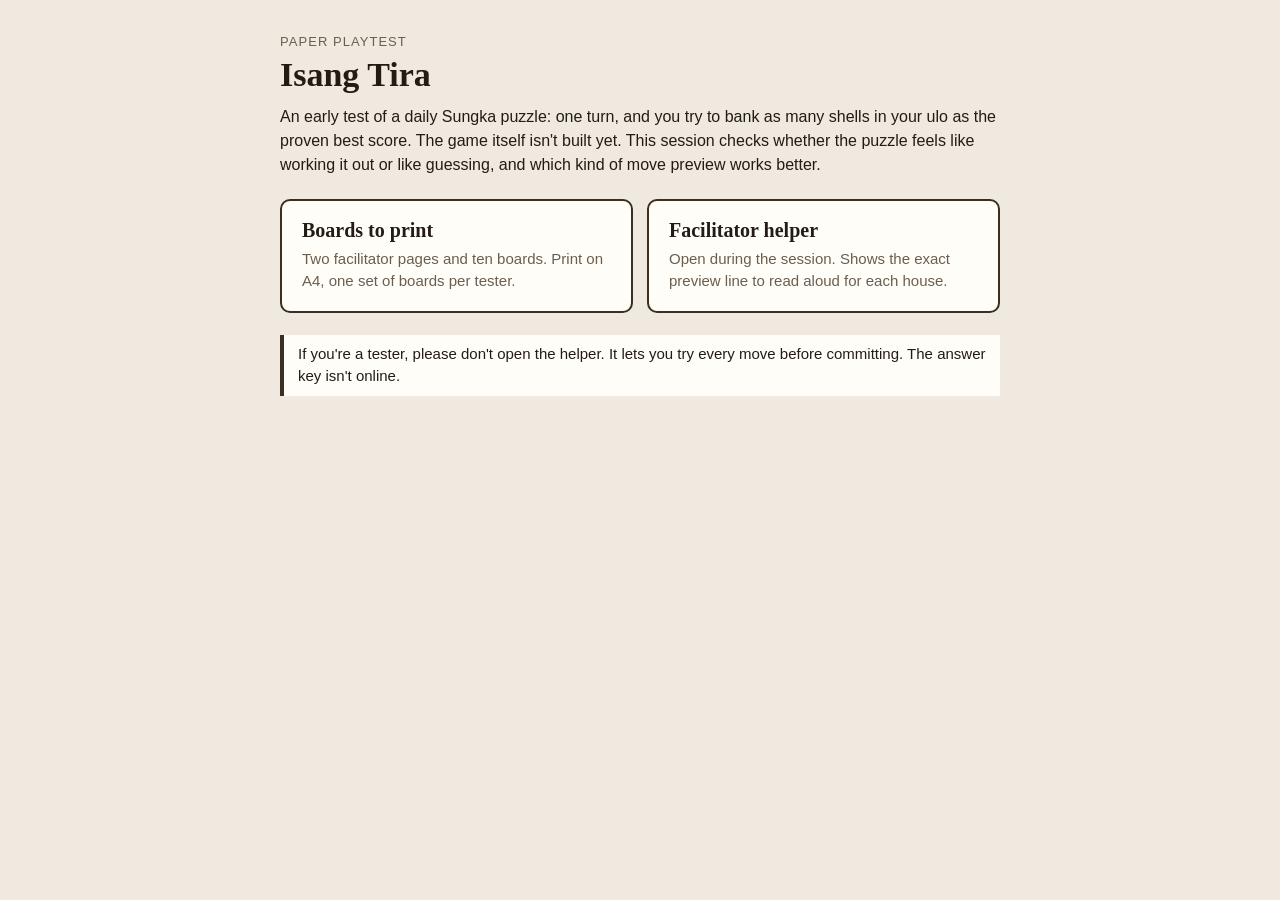
==== index.html @ 1e8f417f "Isang Tira paper-playtest pack (public copy, no answer key) Landing page, printable facilitator shee" ====
<!doctype html>
<html lang="en">
<head>
<meta charset="utf-8">
<meta name="robots" content="noindex">
<meta name="viewport" content="width=device-width, initial-scale=1">
<title>Isang Tira playtest</title>
<style>
:root { --ink:#231c14; --muted:#6b5e4f; --line:#3b2f22; --paper:#fffdf8; --ground:#efe9df; color-scheme: light; }
* { box-sizing: border-box; }
body { margin:0; padding:32px 16px; background:var(--ground); color:var(--ink); font:16px/1.5 "Helvetica Neue", Helvetica, Arial, sans-serif; }
main { max-width:720px; margin:0 auto; }
.kicker { font-size:13px; letter-spacing:.08em; text-transform:uppercase; color:var(--muted); }
h1 { font:700 34px/1.1 Georgia, "Palatino Linotype", serif; margin:4px 0 12px; }
p { margin:0 0 12px; }
.cards { display:grid; grid-template-columns:repeat(auto-fit, minmax(260px, 1fr)); gap:14px; margin:22px 0; }
a.card { display:block; padding:18px 20px; background:var(--paper); border:2px solid var(--line); border-radius:10px; color:inherit; text-decoration:none; }
a.card:hover, a.card:focus-visible { background:#f6ecda; }
a.card:focus-visible { outline:3px solid var(--line); outline-offset:3px; }
.card h2 { font:700 20px Georgia, serif; margin:0 0 6px; }
.card p { margin:0; color:var(--muted); font-size:15px; }
.note { border-left:4px solid var(--line); padding:8px 14px; background:var(--paper); font-size:15px; }
</style>
</head>
<body>
<main>
  <div class="kicker">Paper playtest</div>
  <h1>Isang Tira</h1>
  <p>An early test of a daily Sungka puzzle: one turn, and you try to bank as many shells in your ulo as the proven best score. The game itself isn't built yet. This session checks whether the puzzle feels like working it out or like guessing, and which kind of move preview works better.</p>
  <div class="cards">
    <a class="card" href="boards.html"><h2>Boards to print</h2><p>Two facilitator pages and ten boards. Print on A4, one set of boards per tester.</p></a>
    <a class="card" href="helper.html"><h2>Facilitator helper</h2><p>Open during the session. Shows the exact preview line to read aloud for each house.</p></a>
  </div>
  <p class="note">If you're a tester, please don't open the helper. It lets you try every move before committing. The answer key isn't online.</p>
</main>
</body>
</html>
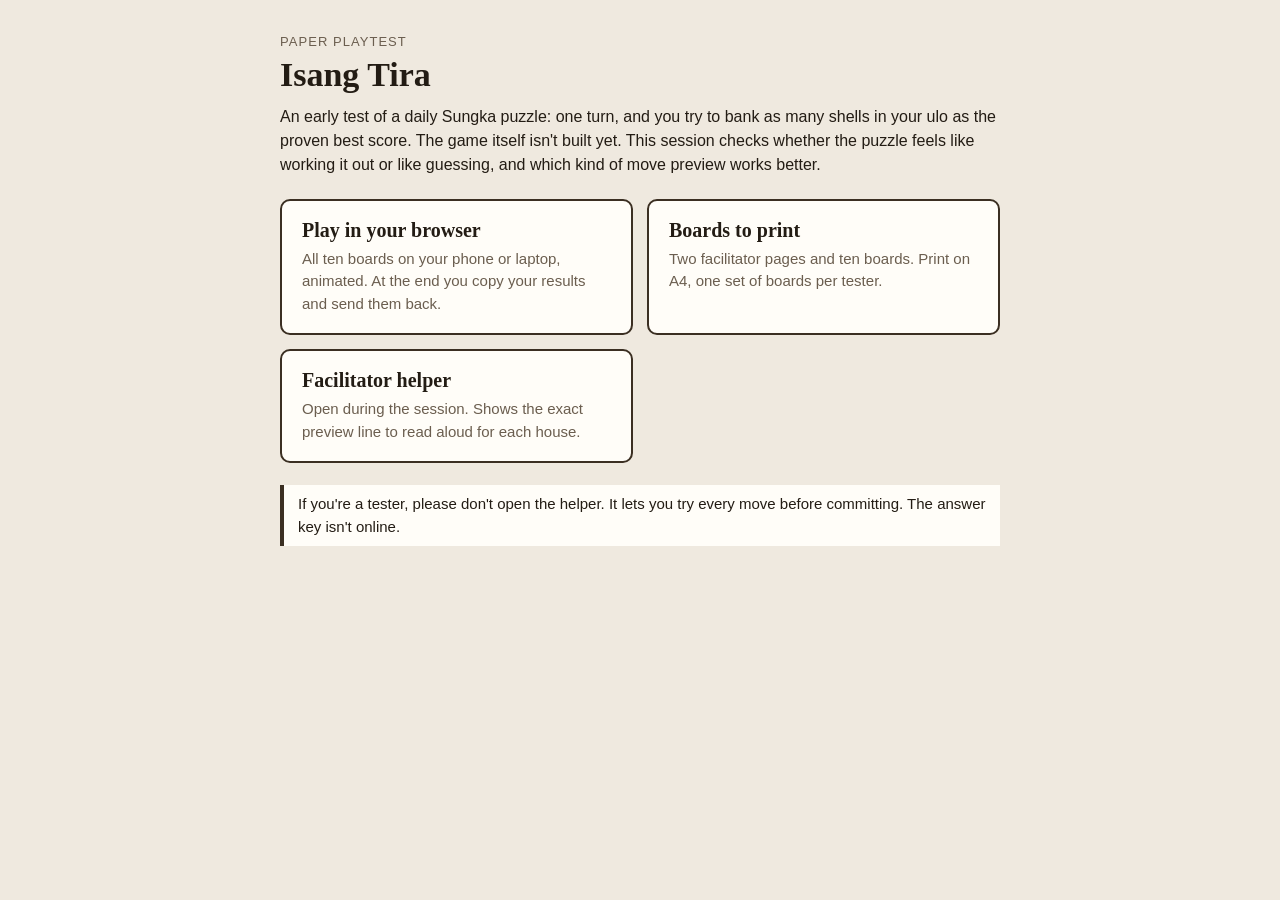
==== commit 23d24fa2: "feat(play): animated, interactive browser playtest (play.html) Co-Authored-By: Claude Opus 5.5 (1M c" ====
--- a/index.html
+++ b/index.html
@@ -28,6 +28,7 @@
   <h1>Isang Tira</h1>
   <p>An early test of a daily Sungka puzzle: one turn, and you try to bank as many shells in your ulo as the proven best score. The game itself isn't built yet. This session checks whether the puzzle feels like working it out or like guessing, and which kind of move preview works better.</p>
   <div class="cards">
+    <a class="card" href="play.html"><h2>Play in your browser</h2><p>All ten boards on your phone or laptop, animated. At the end you copy your results and send them back.</p></a>
     <a class="card" href="boards.html"><h2>Boards to print</h2><p>Two facilitator pages and ten boards. Print on A4, one set of boards per tester.</p></a>
     <a class="card" href="helper.html"><h2>Facilitator helper</h2><p>Open during the session. Shows the exact preview line to read aloud for each house.</p></a>
   </div>
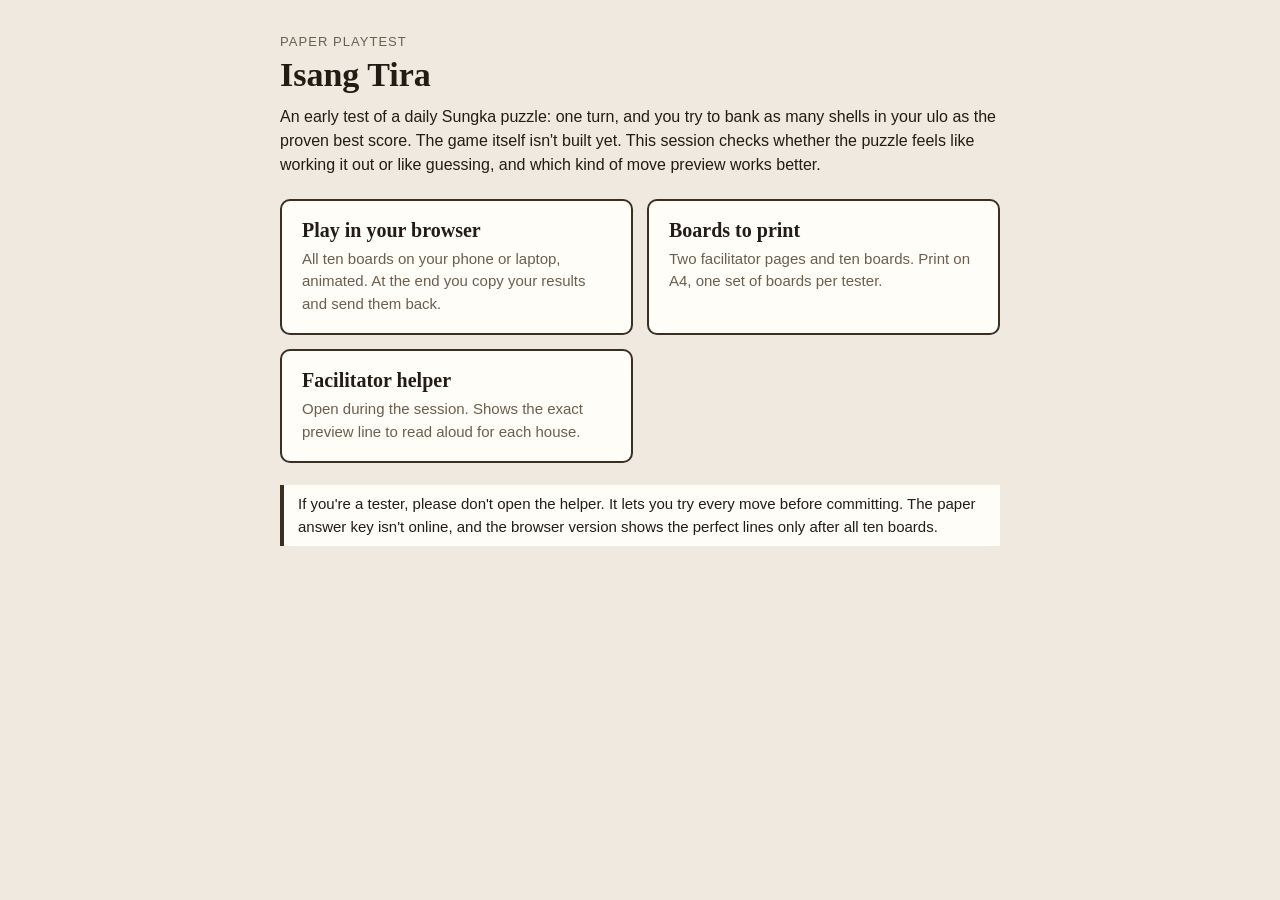
==== commit 187df4fd: "test(play): headless playthrough, motion and interaction checks; review fixes Independent rules, UX/" ====
--- a/index.html
+++ b/index.html
@@ -32,7 +32,7 @@
     <a class="card" href="boards.html"><h2>Boards to print</h2><p>Two facilitator pages and ten boards. Print on A4, one set of boards per tester.</p></a>
     <a class="card" href="helper.html"><h2>Facilitator helper</h2><p>Open during the session. Shows the exact preview line to read aloud for each house.</p></a>
   </div>
-  <p class="note">If you're a tester, please don't open the helper. It lets you try every move before committing. The answer key isn't online.</p>
+  <p class="note">If you're a tester, please don't open the helper. It lets you try every move before committing. The paper answer key isn't online, and the browser version shows the perfect lines only after all ten boards.</p>
 </main>
 </body>
 </html>
